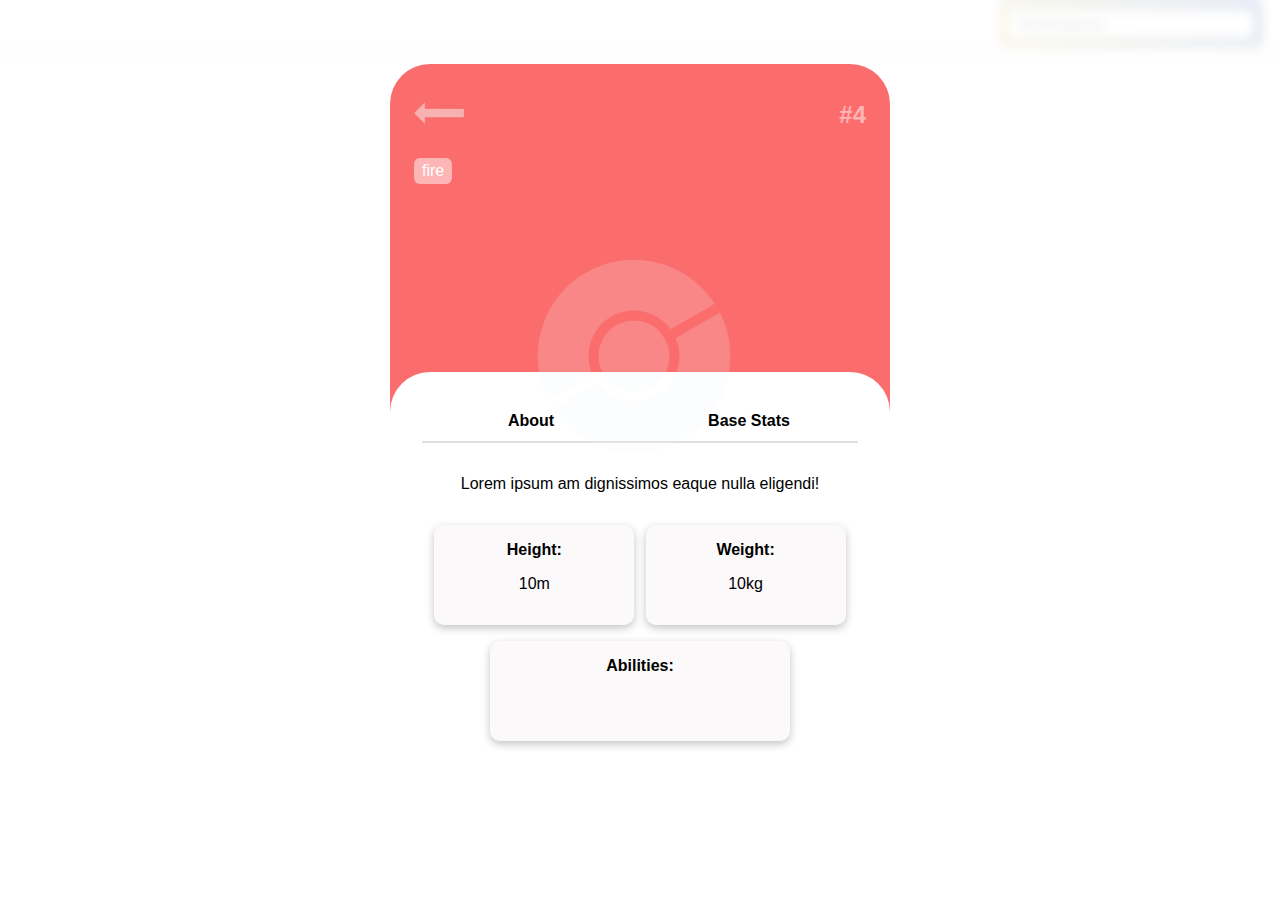
==== index.html @ e79306ce "Some feautures to info card added" ====
<!DOCTYPE html>
<html lang="en">

<head>
    <meta charset="UTF-8">
    <meta http-equiv="X-UA-Compatible" content="IE=edge">
    <meta name="viewport" content="width=device-width, initial-scale=1.0">
    <title>Pokedex</title>
    <link rel="stylesheet" href="style.css">
    <script src="script.js"></script>
</head>

<body onload="loadPokemon()">
    <!-- TO DO: fixing header-->
    <header class="pokemon-header">
        <div class="pokemon-header-inner">
            <div class="pokemon-logo"><img src="./img/pokemon-logo.png" alt=""></div>
            <div class="input"><input type="text" placeholder="Find Pokemon"></div>
        </div>
    </header>
    <div class="dialog-bg style">
        <div class="pokedex-info-container">
            <div id="pokemon-info-card">
                <div class="pokemon-info-card-top">
                    <div class="arrow"><img src="./img/arrow.png" alt=""></div>
                    <div id="pokemon-id">#4</div>
                </div>
                <div class="pokemon-card-body-info">
                    <div class="pokemon-info-card-left">
                        <h1 id="pokemon-name"></h1>
                        <div id="pokemon-type" class="pokemon-type type-info">
                            <span class="type-design">fire</span>
                        </div>
                    </div>
                    <div class="img-container info-img">
                        <img src="https://raw.githubusercontent.com/PokeAPI/sprites/master/sprites/pokemon/other/dream-world/4.svg"
                            id="" alt="">
                    </div>
                </div>
            </div>
            <div class="info-container">
                <div class="info-container-inner">
                    <div class="tabs">
                        <div class="tab">
                            About
                        </div>
                        <div class="tab">
                            Base Stats
                        </div>
                    </div>
                    <div class="info-card-body">
                        <div class="info-text">
                            Lorem ipsum am dignissimos eaque nulla eligendi!
    
                        </div>
                        <div class="height-weight-container">
                            <div class="box">
                                <p><b>Height:</b></p>
                                <p id="pokemon-height">10m</p>
                            </div>
                            <div class="box">
                                <p><b>Weight:</b></p>
                                <p id="pokemon-weight">10kg</p>
                            </div>
                        </div>
                        <div class="info-container-bottom">
                            <div class="abilities-box">
                                <p id="pokemon-abilities"><b>Abilities:</b></p>
                            </div>
                        </div>
                    </div>
                </div>
            </div>
        </div>
    </div>


    <main>

        <div id="pokedex-container" class="pokedex-container">

        </div>
    </main>
</body>

</html>
---- style.css ----
body {
    margin: 0;
    font-family: Arial, Helvetica, sans-serif;
    overflow-y: scroll;
    overflow-x: hidden;
}

:root {
    --c-grass: #46d1b0;
    --c-fire: #fc6c6c;
    --c-water: #59acf8;
    --c-bug: #a17973;
    --c-normal: #A8A77A;
    --c-poison: #7c538b;
    --c-electric: #ffcf49;
    --c-ground: #b0756d;
    --c-fairy: #D685AD;
    --c-fighting: #C22E28;
    --c-psychic: #F95587;
    --c-rock: #B6A136;
    --c-ground: #E2BF65;
    --c-ghost: #735797;
    --c-ice: #96D9D6;
    --c-dark: #705746;
    --c-steel: #B7B7CE;
    --c-dragon: #6F35FC;
}

main {
    margin: 32px;
}

.pokemon-card {
    display: flex;
    flex-direction: column;
    padding: 16px;
    width: 300px;
    margin: 0 0.5rem 1rem 0.5rem;
    min-height: 150px;
    max-height: 150px;
    position: relative;
    overflow: hidden;
    background-color: #46d1b0;;
    border-radius: 1rem;
    cursor: pointer;
    box-shadow: rgba(0, 0, 0, 0.1) 0px 4px 12px;
}

.pokemon-card-top {
    display: flex;
    justify-content: flex-end;
}

.pokemon-info-left {
    display: flex;
    flex-direction: column;
    align-items: flex-start;
}

header {
    box-shadow: rgba(99, 99, 99, 0.2) 0px 2px 8px 0px;
}
.pokemon-header-inner {
    display: flex;
    justify-content: space-between;
    align-items: center;
    margin: 0 16px;
    padding: 0.5rem;
}

input {
    width: 14rem;
    height: 1rem;
    padding: 0.5rem 0.8rem;
    border: none;
}

.input {
    position: relative;
    background: #fff;
    border-radius: 5px;
  }
  
  .input::after {
    content: "";
    position: absolute;
    top: 0;
    right: 0;
    bottom: 0;
    left: 0;
    z-index: -1;
    margin: -5px;
    border-radius: inherit;
    background-image: linear-gradient(45deg,#D4C165, #385BA9);
  }

.pokemon-logo img { 
    height: 80px;
}

.d-none {
    display: none;
}

#pokemon-id{
    font-weight: bold;
    font-size: 24px;
    color: rgba(255, 255, 255, 0.5) 
}

#pokemon-name {
    font-weight: bold;
    font-size: 1.5em;
    margin-bottom: 10px;
}

#pokemon-img {
    height: 125px;
    width: 125px;
}

.pokemon-info-left {
    color: rgba(255, 255, 255) 
}

.type-info {
    background-color: rgba(255, 255, 255, 0.5);
    padding: 4px 8px 4px 8px;
    margin-bottom: 3px;
    border-radius: 6px;
    max-width: fit-content;
}

.pokemon-card-body {
    display: flex;
    justify-content: space-around;
}

.pokemon-card-body::before {
    content: '';
    position: absolute;
    width: 12rem;
    height: 12rem;
    background-image: url('./img/pokeball.png');
    background-size: 100%;
    opacity: 0.2;
    right: -2rem;
    bottom: -3rem;
    transform: rotate(-30deg);
}

.img-container {
    z-index: 1;
}

.pokemon-type {
    display: flex;
    flex-direction: column;
    text-align: center;
}

.pokedex-container {
    display: flex;
    flex-wrap: wrap;
    justify-content: center;
}

.pokedex-info-container {
   min-width: 500px;  
   border-radius: 60px; 
   position: relative;
}

.dialog-bg {
    background-color: rgba(255, 255, 255, 0.74);
    position: fixed;
    left: 0;
    right: 0;
    bottom: 0;
    top: 0;
    display: flex;
    justify-content: center;
    align-items: center;
    z-index: 999;
    backdrop-filter: blur(6px);
}

.info-container {
    background-color: white;
    border-radius: 40px;
    height: 400px;
    margin-top: -40px;
    padding: 2em;
}

.tabs {
    display: flex;
    font-weight: bold;
    min-width: 100%;
    border-bottom: 2px solid rgb(224, 222, 222);
}

.info-container-inner {
    display: flex;
    justify-content: flex-start;
    align-items: center;
    flex-direction: column;
}

.tab {
    flex: 1;
    flex-grow: 1;
    flex-shrink: 1;
    flex-basis: 0%;
    text-align: center;
    padding: 0.5rem 0;
    list-style-type: none;
    transition: all 225ms ease-in-out;
    cursor: pointer;
    border-bottom: 3px solid transparent;
}

.tab:hover {
    border-bottom: 3px solid #D4C165;
}

#pokemon-info-card {
    min-height: 300px;
    background-color: #FB6C6C;
    color: white;
    display: flex;
    padding: 24px;
    border-top-left-radius: 40px;
    border-top-right-radius: 40px;
    flex-direction: column;
    max-width: 452px;
}

.info-img img {
    position: absolute;
    right: 142px;
    top: 150px;
}


.pokemon-card-body-info::before {
    content: '';
    position: absolute;
    width: 12rem;
    height: 12rem;
    background-image: url('./img/pokeball.png');
    background-size: 100%;
    background-position: center;
    opacity: 0.2;
    right: 10rem;
    bottom: 24rem;
    transform: rotate(-30deg);
}

.info-text {
    padding: 2em;
    text-align: center;
    word-break: break-word;
    max-width: 400px;
    
}

.height-weight-container {
    display: flex;
    justify-content: space-around;
}

.box {
    background-color: rgba(240, 233, 233, 0.274);
    width: 200px;
    height: 100px;
    border-radius: 10px;
    text-align: center;
    box-shadow: rgba(0, 0, 0, 0.24) 0px 3px 8px;
}


.info-container-bottom {
    display: flex;
    justify-content: center;
    padding: 1em;
    height: 100px;
}

.abilities-box {
    width: 300px;
    height: 100px;
    background-color: rgba(240, 233, 233, 0.274);
    box-shadow: rgba(0, 0, 0, 0.24) 0px 3px 8px;
    border-radius: 10px;
    text-align: center;
}

.pokemon-info-card-top {
    display: flex;
    justify-content: space-between;
    align-items: center;
}

.arrow img {
    height: 50px;
    opacity: 0.5;
}
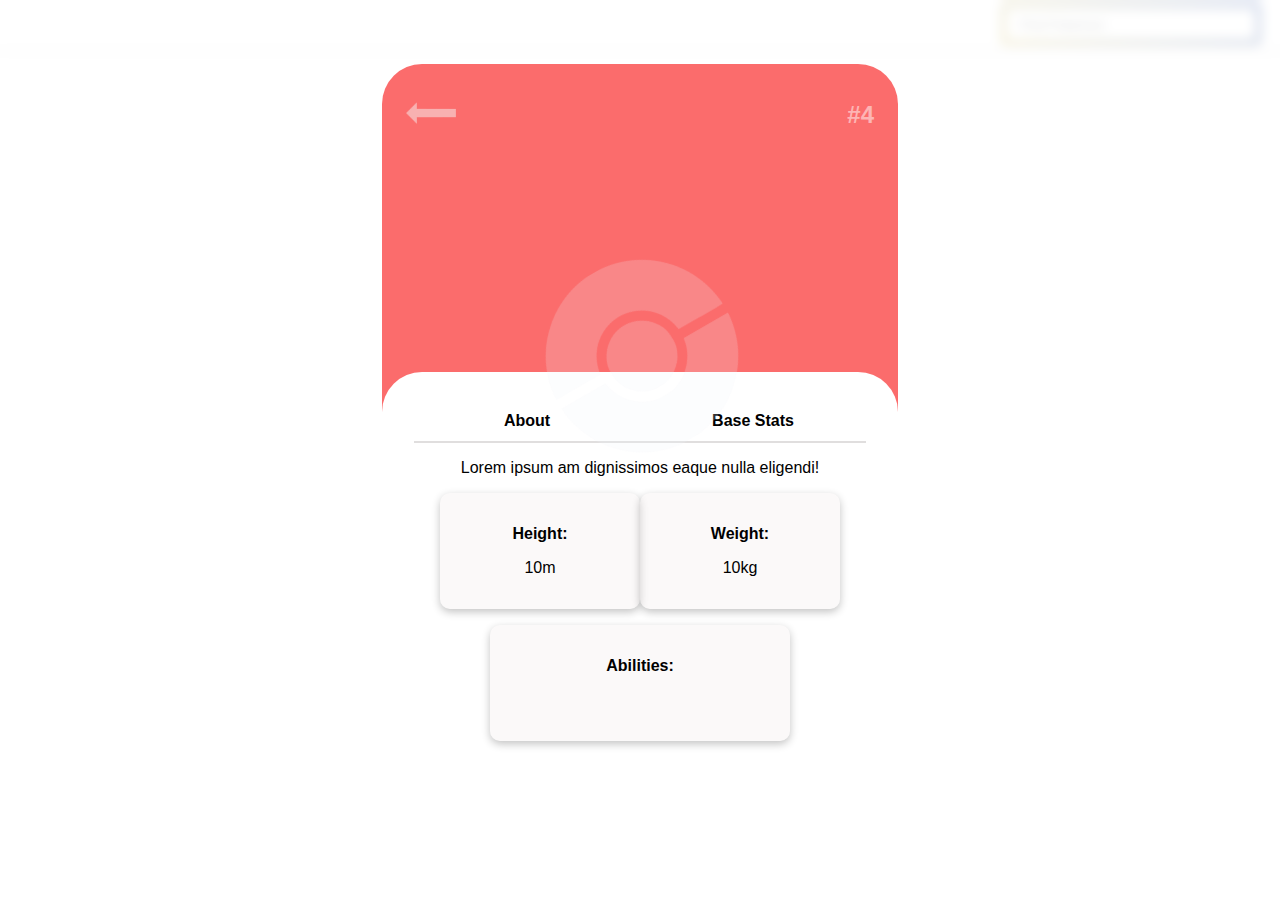
==== commit 6098c449: "About text added" ====
--- a/index.html
+++ b/index.html
@@ -10,7 +10,7 @@
     <script src="script.js"></script>
 </head>
 
-<body onload="loadPokemon()">
+<body onload="loadPokemon(), loadPokemonInfo()">
     <!-- TO DO: fixing header-->
     <header class="pokemon-header">
         <div class="pokemon-header-inner">
@@ -28,8 +28,8 @@
                 <div class="pokemon-card-body-info">
                     <div class="pokemon-info-card-left">
                         <h1 id="pokemon-name"></h1>
-                        <div id="pokemon-type" class="pokemon-type type-info">
-                            <span class="type-design">fire</span>
+                        <div id="pokemon-type" class="pokemon-type">
+                          <span></span>
                         </div>
                     </div>
                     <div class="img-container info-img">
@@ -49,9 +49,8 @@
                         </div>
                     </div>
                     <div class="info-card-body">
-                        <div class="info-text">
+                        <div id="info-text" class="info-text">
                             Lorem ipsum am dignissimos eaque nulla eligendi!
-    
                         </div>
                         <div class="height-weight-container">
                             <div class="box">
@@ -65,7 +64,8 @@
                         </div>
                         <div class="info-container-bottom">
                             <div class="abilities-box">
-                                <p id="pokemon-abilities"><b>Abilities:</b></p>
+                                <p><b>Abilities:</b></p>
+                                <p id="pokemon-abilities"></p>
                             </div>
                         </div>
                     </div>
--- a/style.css
+++ b/style.css
@@ -191,6 +191,7 @@
     height: 400px;
     margin-top: -40px;
     padding: 2em;
+    max-width: 452px;
 }
 
 .tabs {
@@ -233,7 +234,8 @@
     border-top-left-radius: 40px;
     border-top-right-radius: 40px;
     flex-direction: column;
-    max-width: 452px;
+    max-width: 468px;
+    min-width: 468px;
 }
 
 .info-img img {
@@ -258,7 +260,7 @@
 }
 
 .info-text {
-    padding: 2em;
+    padding: 1em;
     text-align: center;
     word-break: break-word;
     max-width: 400px;
@@ -271,6 +273,7 @@
 }
 
 .box {
+    padding-top: 1em;
     background-color: rgba(240, 233, 233, 0.274);
     width: 200px;
     height: 100px;
@@ -288,6 +291,7 @@
 }
 
 .abilities-box {
+    padding-top: 1em;
     width: 300px;
     height: 100px;
     background-color: rgba(240, 233, 233, 0.274);
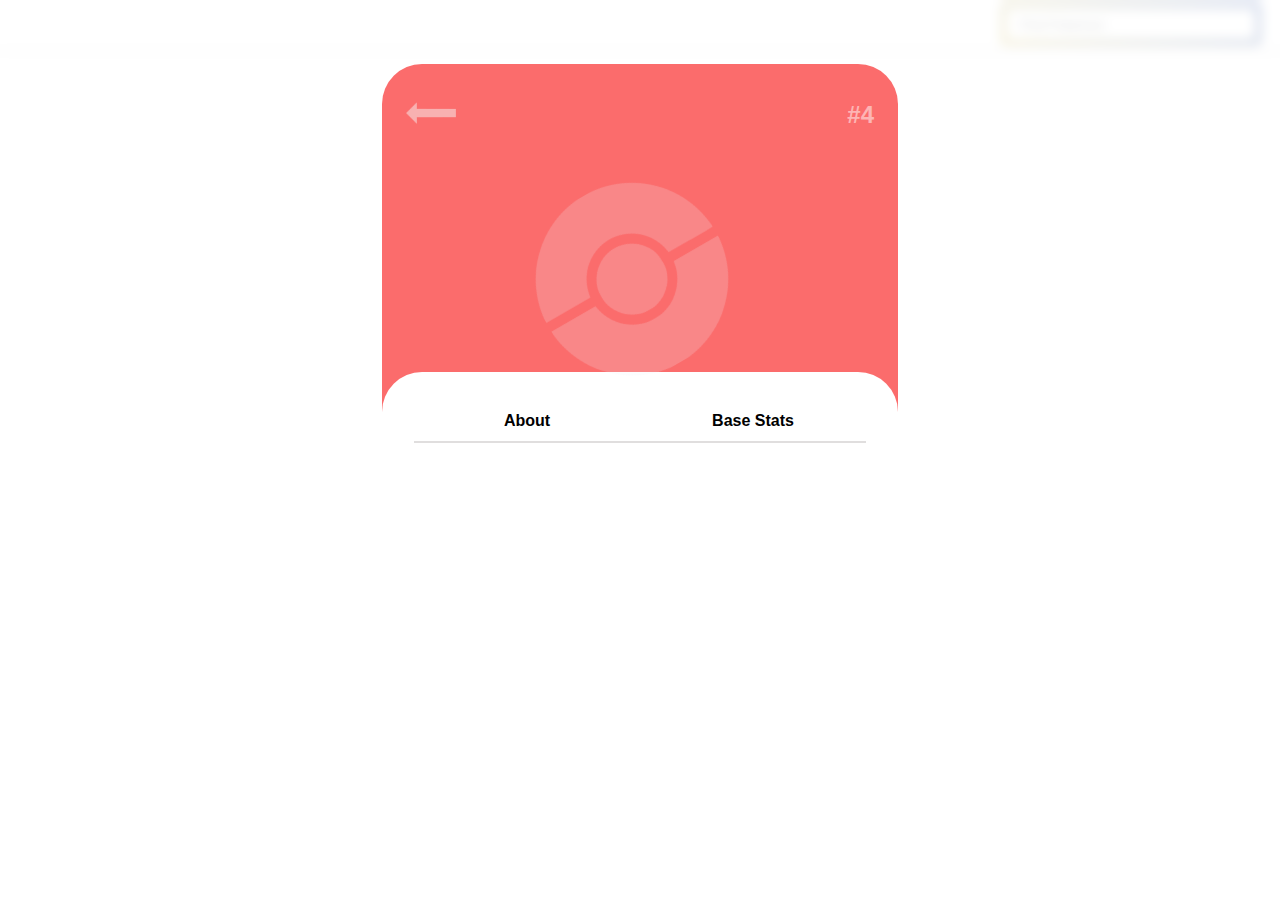
==== commit dafce6a9: "Progress bar and animation added" ====
--- a/index.html
+++ b/index.html
@@ -7,6 +7,7 @@
     <meta name="viewport" content="width=device-width, initial-scale=1.0">
     <title>Pokedex</title>
     <link rel="stylesheet" href="style.css">
+
     <script src="script.js"></script>
 </head>
 
@@ -29,7 +30,7 @@
                     <div class="pokemon-info-card-left">
                         <h1 id="pokemon-name"></h1>
                         <div id="pokemon-type" class="pokemon-type">
-                          <span></span>
+                            <span></span>
                         </div>
                     </div>
                     <div class="img-container info-img">
@@ -39,27 +40,31 @@
                 </div>
             </div>
             <div class="info-container">
+                <div class="tabs">
+                    <div class="tab">
+                        About
+                    </div>
+                    <div class="tab">
+                        Base Stats
+                    </div>
+                </div>
                 <div class="info-container-inner">
-                    <div class="tabs">
-                        <div class="tab">
-                            About
-                        </div>
-                        <div class="tab">
-                            Base Stats
-                        </div>
-                    </div>
-                    <div class="info-card-body">
+                    <div class="info-card-body d-none" id="about-info">
                         <div id="info-text" class="info-text">
                             Lorem ipsum am dignissimos eaque nulla eligendi!
                         </div>
                         <div class="height-weight-container">
                             <div class="box">
-                                <p><b>Height:</b></p>
-                                <p id="pokemon-height">10m</p>
+                                <div>
+                                    <span><b>Height:</b></span><br><br>
+                                    <span id="pokemon-height">10m</span>
+                                </div>
                             </div>
                             <div class="box">
-                                <p><b>Weight:</b></p>
-                                <p id="pokemon-weight">10kg</p>
+                                <div>
+                                    <p><b>Weight:</b></p>
+                                    <p id="pokemon-weight"></p>
+                                </div>
                             </div>
                         </div>
                         <div class="info-container-bottom">
@@ -67,6 +72,11 @@
                                 <p><b>Abilities:</b></p>
                                 <p id="pokemon-abilities"></p>
                             </div>
+                        </div>
+                    </div>
+                    <div class="info-card-body" id="base-stats-container">
+                        <div id="base-stats" class="stats">
+
                         </div>
                     </div>
                 </div>
--- a/style.css
+++ b/style.css
@@ -40,7 +40,8 @@
     max-height: 150px;
     position: relative;
     overflow: hidden;
-    background-color: #46d1b0;;
+    background-color: #46d1b0;
+    ;
     border-radius: 1rem;
     cursor: pointer;
     box-shadow: rgba(0, 0, 0, 0.1) 0px 4px 12px;
@@ -60,6 +61,7 @@
 header {
     box-shadow: rgba(99, 99, 99, 0.2) 0px 2px 8px 0px;
 }
+
 .pokemon-header-inner {
     display: flex;
     justify-content: space-between;
@@ -79,9 +81,9 @@
     position: relative;
     background: #fff;
     border-radius: 5px;
-  }
-  
-  .input::after {
+}
+
+.input::after {
     content: "";
     position: absolute;
     top: 0;
@@ -91,10 +93,10 @@
     z-index: -1;
     margin: -5px;
     border-radius: inherit;
-    background-image: linear-gradient(45deg,#D4C165, #385BA9);
-  }
-
-.pokemon-logo img { 
+    background-image: linear-gradient(45deg, #D4C165, #385BA9);
+}
+
+.pokemon-logo img {
     height: 80px;
 }
 
@@ -102,10 +104,10 @@
     display: none;
 }
 
-#pokemon-id{
+#pokemon-id {
     font-weight: bold;
     font-size: 24px;
-    color: rgba(255, 255, 255, 0.5) 
+    color: rgba(255, 255, 255, 0.5)
 }
 
 #pokemon-name {
@@ -120,7 +122,7 @@
 }
 
 .pokemon-info-left {
-    color: rgba(255, 255, 255) 
+    color: rgba(255, 255, 255)
 }
 
 .type-info {
@@ -166,9 +168,9 @@
 }
 
 .pokedex-info-container {
-   min-width: 500px;  
-   border-radius: 60px; 
-   position: relative;
+    min-width: 500px;
+    border-radius: 60px;
+    position: relative;
 }
 
 .dialog-bg {
@@ -254,17 +256,29 @@
     background-size: 100%;
     background-position: center;
     opacity: 0.2;
-    right: 10rem;
-    bottom: 24rem;
+    right: 170px;
+    bottom: 461px;
     transform: rotate(-30deg);
-}
+    animation: rotation 6git adds infinite linear;
+}
+
+@keyframes rotation {
+    from {
+      transform: rotate(0deg);
+    }
+    to {
+      transform: rotate(359deg);
+    }
+  }
+
+
 
 .info-text {
     padding: 1em;
     text-align: center;
     word-break: break-word;
     max-width: 400px;
-    
+
 }
 
 .height-weight-container {
@@ -273,12 +287,14 @@
 }
 
 .box {
-    padding-top: 1em;
     background-color: rgba(240, 233, 233, 0.274);
     width: 200px;
     height: 100px;
     border-radius: 10px;
     text-align: center;
+    display: flex;
+    justify-content: center;
+    align-items: center;
     box-shadow: rgba(0, 0, 0, 0.24) 0px 3px 8px;
 }
 
@@ -291,7 +307,7 @@
 }
 
 .abilities-box {
-    padding-top: 1em;
+
     width: 300px;
     height: 100px;
     background-color: rgba(240, 233, 233, 0.274);
@@ -310,3 +326,45 @@
     height: 50px;
     opacity: 0.5;
 }
+
+.stats {
+    display: flex;
+    justify-content: space-evenly;
+    align-items: flex-start;
+    flex-direction: column;
+    width: 400px;
+    height: 370px;
+}
+
+.progress {
+    width: 200%;
+    min-width: 200%;
+    height: 16px;
+    background: #e1e4e8;
+    border-radius: 16px;
+    overflow: hidden;
+}
+
+
+.progress-bar {
+    display: block;
+    height: 100%;
+    background: linear-gradient(90deg, #ffd33d, #ea4aaa 17%, #b34bff 34%, #01feff 51%, #ffd33d 68%, #ea4aaa 85%, #b34bff);
+    background-size: 300% 100%;
+    animation: progress-animation 2s linear infinite;
+}
+
+@keyframes progress-animation {
+    0% {
+        background-position: 100%;
+    }
+
+    100% {
+        background-position: 0;
+    }
+}
+
+.inline {
+    display: flex;
+    align-items: center;
+}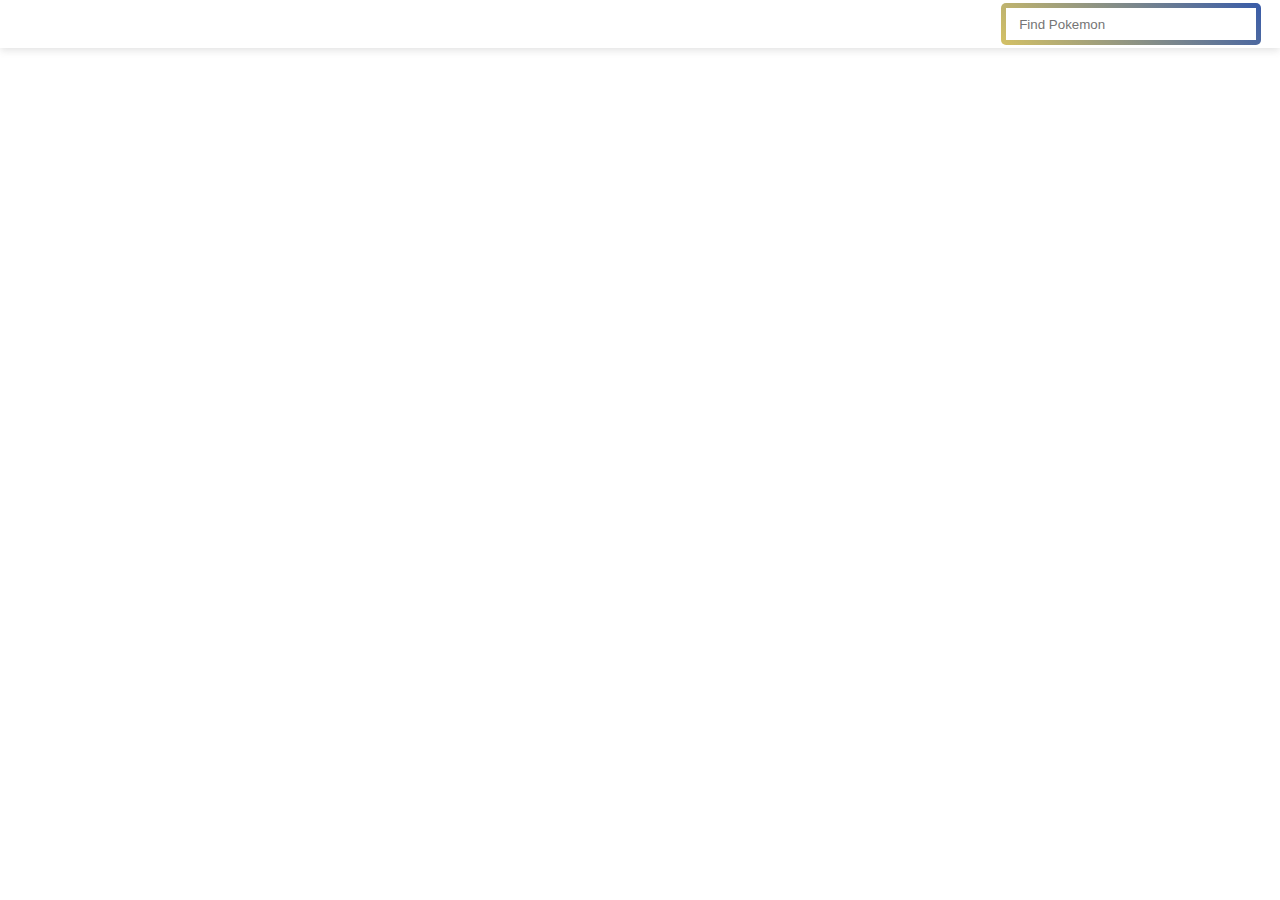
==== commit 90b29d35: "Improvements of onclick functions" ====
--- a/index.html
+++ b/index.html
@@ -11,7 +11,7 @@
     <script src="script.js"></script>
 </head>
 
-<body onload="loadPokemon(), loadPokemonInfo()">
+<body onload="loadPokemon()">
     <!-- TO DO: fixing header-->
     <header class="pokemon-header">
         <div class="pokemon-header-inner">
@@ -19,12 +19,12 @@
             <div class="input"><input type="text" placeholder="Find Pokemon"></div>
         </div>
     </header>
-    <div class="dialog-bg style">
+    <div id="info-card-container" class="dialog-bg d-none">
         <div class="pokedex-info-container">
             <div id="pokemon-info-card">
                 <div class="pokemon-info-card-top">
-                    <div class="arrow"><img src="./img/arrow.png" alt=""></div>
-                    <div id="pokemon-id">#4</div>
+                    <div onclick="closeInfoCard()" class="arrow"><img src="./img/arrow.png" alt=""></div>
+                    <div class="pokemon-id" id="pokemon-id"></div>
                 </div>
                 <div class="pokemon-card-body-info">
                     <div class="pokemon-info-card-left">
@@ -33,23 +33,22 @@
                             <span></span>
                         </div>
                     </div>
-                    <div class="img-container info-img">
-                        <img src="https://raw.githubusercontent.com/PokeAPI/sprites/master/sprites/pokemon/other/dream-world/4.svg"
-                            id="" alt="">
+                    <div class="info-img">
+                        <img src="" id="info-img" alt="">
                     </div>
                 </div>
             </div>
             <div class="info-container">
                 <div class="tabs">
-                    <div class="tab">
+                    <div onclick="openInfoAbout()" id="about-tab" class="tab active">
                         About
                     </div>
-                    <div class="tab">
+                    <div onclick="openBaseStats()" id="stats-tab" class="tab inactive">
                         Base Stats
                     </div>
                 </div>
                 <div class="info-container-inner">
-                    <div class="info-card-body d-none" id="about-info">
+                    <div class="info-card-body" id="about-info">
                         <div id="info-text" class="info-text">
                             Lorem ipsum am dignissimos eaque nulla eligendi!
                         </div>
@@ -74,7 +73,7 @@
                             </div>
                         </div>
                     </div>
-                    <div class="info-card-body" id="base-stats-container">
+                    <div class="info-card-body d-none" id="base-stats-container">
                         <div id="base-stats" class="stats">
 
                         </div>
--- a/style.css
+++ b/style.css
@@ -40,8 +40,6 @@
     max-height: 150px;
     position: relative;
     overflow: hidden;
-    background-color: #46d1b0;
-    ;
     border-radius: 1rem;
     cursor: pointer;
     box-shadow: rgba(0, 0, 0, 0.1) 0px 4px 12px;
@@ -101,10 +99,10 @@
 }
 
 .d-none {
-    display: none;
-}
-
-#pokemon-id {
+    display: none !important;
+}
+
+.pokemon-id {
     font-weight: bold;
     font-size: 24px;
     color: rgba(255, 255, 255, 0.5)
@@ -225,11 +223,19 @@
 
 .tab:hover {
     border-bottom: 3px solid #D4C165;
+    color: black;
+}
+
+.active {
+    border-bottom: 3px solid #D4C165;
+}
+
+.inactive {
+    color: grey;
 }
 
 #pokemon-info-card {
     min-height: 300px;
-    background-color: #FB6C6C;
     color: white;
     display: flex;
     padding: 24px;
@@ -240,26 +246,32 @@
     min-width: 468px;
 }
 
+
+.info-img {
+    position: relative;
+}
+
 .info-img img {
     position: absolute;
-    right: 142px;
-    top: 150px;
+    right: 140px;
+    top: -50px;
+    height: 200px;
 }
 
 
 .pokemon-card-body-info::before {
     content: '';
     position: absolute;
-    width: 12rem;
-    height: 12rem;
-    background-image: url('./img/pokeball.png');
+    width: 15rem;
+    height: 15rem;
+    background-image: url(./img/pokeball.png);
     background-size: 100%;
     background-position: center;
     opacity: 0.2;
-    right: 170px;
+    right: 132px;
     bottom: 461px;
     transform: rotate(-30deg);
-    animation: rotation 6git adds infinite linear;
+    animation: rotation 6s infinite linear;
 }
 
 @keyframes rotation {
@@ -269,9 +281,7 @@
     to {
       transform: rotate(359deg);
     }
-  }
-
-
+}
 
 .info-text {
     padding: 1em;
@@ -325,6 +335,7 @@
 .arrow img {
     height: 50px;
     opacity: 0.5;
+    cursor: pointer;
 }
 
 .stats {
@@ -367,4 +378,8 @@
 .inline {
     display: flex;
     align-items: center;
+}
+
+.stats-name {
+    color: #c4b051;
 }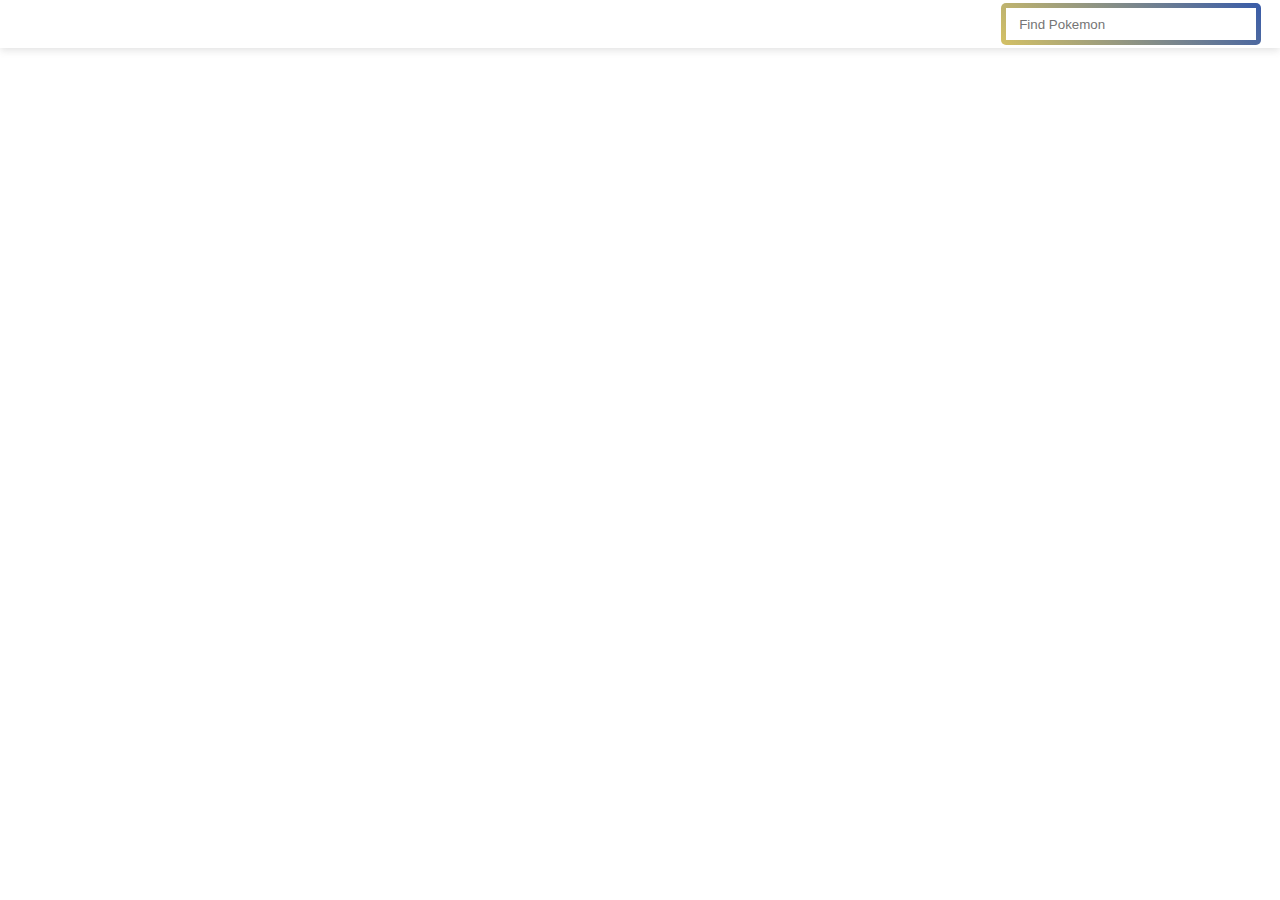
==== commit 2cc4f043: "some changes" ====
--- a/index.html
+++ b/index.html
@@ -9,14 +9,15 @@
     <link rel="stylesheet" href="style.css">
 
     <script src="script.js"></script>
+    <script src="search.js"></script>
 </head>
 
-<body onload="loadPokemon()">
+<body onload="showFirstPokemons(), loadPokemonInfo()">
     <!-- TO DO: fixing header-->
     <header class="pokemon-header">
         <div class="pokemon-header-inner">
             <div class="pokemon-logo"><img src="./img/pokemon-logo.png" alt=""></div>
-            <div class="input"><input type="text" placeholder="Find Pokemon"></div>
+            <div class="input"><input type="text" id="search" onclick="showCloseButton()" onchange="searchPokemon()" placeholder="Find Pokemon"></div>
         </div>
     </header>
     <div id="info-card-container" class="dialog-bg d-none">
@@ -29,13 +30,20 @@
                 <div class="pokemon-card-body-info">
                     <div class="pokemon-info-card-left">
                         <h1 id="pokemon-name"></h1>
-                        <div id="pokemon-type" class="pokemon-type">
+                        <div id="pokemon-type-info" class="pokemon-type">
                             <span></span>
                         </div>
                     </div>
-                    <div class="info-img">
+                    <img id="previous-img" class="previous-img"  onclick="showPreviousPokemon(i)"
+                        src=""
+                        alt="">
+                    <img id="next-img" onclick="showNextPokemon(i); transformPokemon();"
+                        src=""
+                        alt="">
+                    <div class="info-img ">
                         <img src="" id="info-img" alt="">
                     </div>
+
                 </div>
             </div>
             <div class="info-container">
@@ -68,8 +76,10 @@
                         </div>
                         <div class="info-container-bottom">
                             <div class="abilities-box">
-                                <p><b>Abilities:</b></p>
-                                <p id="pokemon-abilities"></p>
+                                <div>
+                                <span><b>Abilities:</b></span><br>
+                                <span id="pokemon-abilities"></span>
+                                </div>
                             </div>
                         </div>
                     </div>
--- a/style.css
+++ b/style.css
@@ -26,10 +26,6 @@
     --c-dragon: #6F35FC;
 }
 
-main {
-    margin: 32px;
-}
-
 .pokemon-card {
     display: flex;
     flex-direction: column;
@@ -43,6 +39,7 @@
     border-radius: 1rem;
     cursor: pointer;
     box-shadow: rgba(0, 0, 0, 0.1) 0px 4px 12px;
+    transition: 2s ease-in-out
 }
 
 .pokemon-card-top {
@@ -58,6 +55,12 @@
 
 header {
     box-shadow: rgba(99, 99, 99, 0.2) 0px 2px 8px 0px;
+    display: block;
+    z-index: 100;
+    position: fixed;
+    width: 100%;
+    background: white;
+    top: 0;
 }
 
 .pokemon-header-inner {
@@ -163,12 +166,14 @@
     display: flex;
     flex-wrap: wrap;
     justify-content: center;
+    margin-top: 10em;
 }
 
 .pokedex-info-container {
     min-width: 500px;
     border-radius: 60px;
     position: relative;
+    overflow: hidden;
 }
 
 .dialog-bg {
@@ -192,6 +197,7 @@
     margin-top: -40px;
     padding: 2em;
     max-width: 452px;
+    position: relative;
 }
 
 .tabs {
@@ -249,15 +255,33 @@
 
 .info-img {
     position: relative;
+
 }
 
 .info-img img {
     position: absolute;
-    right: 140px;
-    top: -50px;
+    right: 95px;
+    top: -40px;
     height: 200px;
-}
-
+    z-index: 2;
+    width: 250px;
+}
+
+#next-img {
+    right: -45px;
+    top: 183px;
+    height: 100px;
+    filter: brightness(20%);
+    position: absolute;
+}
+
+#previous-img {
+    top: 183px;
+    height: 100px;
+    filter: brightness(20%);
+    position: absolute;
+    left: -45px;
+}
 
 .pokemon-card-body-info::before {
     content: '';
@@ -269,18 +293,23 @@
     background-position: center;
     opacity: 0.2;
     right: 132px;
-    bottom: 461px;
+    bottom: 400px;
     transform: rotate(-30deg);
     animation: rotation 6s infinite linear;
 }
 
 @keyframes rotation {
     from {
-      transform: rotate(0deg);
-    }
+        transform: rotate(0deg);
+    }
+
     to {
-      transform: rotate(359deg);
-    }
+        transform: rotate(359deg);
+    }
+}
+
+.dark-img-box {
+    position: relative;
 }
 
 .info-text {
@@ -317,7 +346,9 @@
 }
 
 .abilities-box {
-
+    display: flex;
+    justify-content: center;
+    align-items: center;
     width: 300px;
     height: 100px;
     background-color: rgba(240, 233, 233, 0.274);
@@ -382,4 +413,183 @@
 
 .stats-name {
     color: #c4b051;
+}
+
+#previous-img, #next-img {
+    cursor: pointer;
+    transition: all 225ms ease-in-out;
+}
+
+#previous-img:hover {
+    filter: brightness(50%);
+    transform: translateX(25%);
+    transition: all 0.5s ease-in-out;
+    cursor: pointer;
+}
+
+#next-img:hover {
+    filter: brightness(50%);
+    transform: translateX(-25%);
+    transition: all 0.5s ease-in-out;
+    cursor: pointer;
+}
+
+/*
+.next-img {
+    filter: brightness(50%);
+    transition: ease-in-out 5s;
+    animation: change-pokemon ease-in-out 5s;
+}
+
+@keyframes change-pokemon {
+    0% {
+        transform: translate();
+        height: 100px;
+    }
+
+    25% {
+        transform: translate(-34px, -19px);
+        height: 125px;
+    }
+
+    50% {
+        transform: translate(-85px, -32px);
+        height: 150px;
+    }
+
+    75% {
+        transform: translate(-127px, -38px);
+        height: 175px;
+    }
+
+    100% {
+        transform: translate(-222px, -66px);
+        height: 200px;
+    }
+} */
+
+@media (max-width: 777px) {
+    .pokemon-card {
+        width: calc(40% - 1rem);
+    }
+}
+
+@media (max-width: 670px) {
+    .pokemon-card {
+        width: calc(80% - 1rem);
+    }
+}
+
+@media (max-width: 555px) {
+    input {
+        width: auto;
+    }
+
+    .pokemon-header-inner {
+        display: flex;
+        justify-content: space-between;
+        align-items: center;
+        margin: 16px 16px;
+        padding: 0.5rem;
+        flex-direction: column;
+    }
+
+    .pokemon-logo img {
+        padding-bottom: 16px;
+    }
+
+    .pokedex-container {
+        margin-top: 13em;
+    }
+}
+
+@media (max-width: 520px) {
+    .pokedex-info-container {
+        min-width: 100%;
+        border-radius: 0px;
+    }
+
+    #pokemon-info-card {
+        min-width: 0px;
+        position: relative;
+    }
+
+    .info-text {
+        padding: 1em;
+        max-width: 357px;
+    }
+  
+    .info-container {
+        width: none;
+    }
+   
+    .info-container-inner {
+        align-items: unset;
+    }
+
+    .pokemon-card-body-info::before {
+        bottom: 0px;
+        right: 105px;
+    }
+
+    .info-img img {
+        right: 72px;
+    }
+}
+
+@media (max-width: 465px) {
+    .stats {
+        width: 200px;
+        height: 285px;
+    }
+
+    .progress {
+        width: 160%;
+        min-width: 160%;
+    }
+
+    .pokemon-card-body-info::before {
+        bottom: 0px;
+        right: 76px;
+    }
+}
+
+@media (max-width: 400px) {
+    .info-img img {
+        right: 56px;
+        top: 0px;
+        height: 149px;
+        width: 200px;
+    }
+
+    .box {
+        width: 140px;
+        height: 45px;
+    }
+
+    .abilities-box {
+        height: 57px;
+        padding: 10px;
+    }
+
+    .pokemon-card-body-info::before {
+        right: 66px;
+        bottom: 0px;
+    }
+
+    .stats {
+        width: 200px;
+        height: 285px;
+    }
+
+    .progress {
+        width: 130%;
+        min-width: 130%;
+    }
+}
+
+@media (max-width: 376px) {
+    .dialog-bg {
+        align-items: flex-start;
+    }
 }